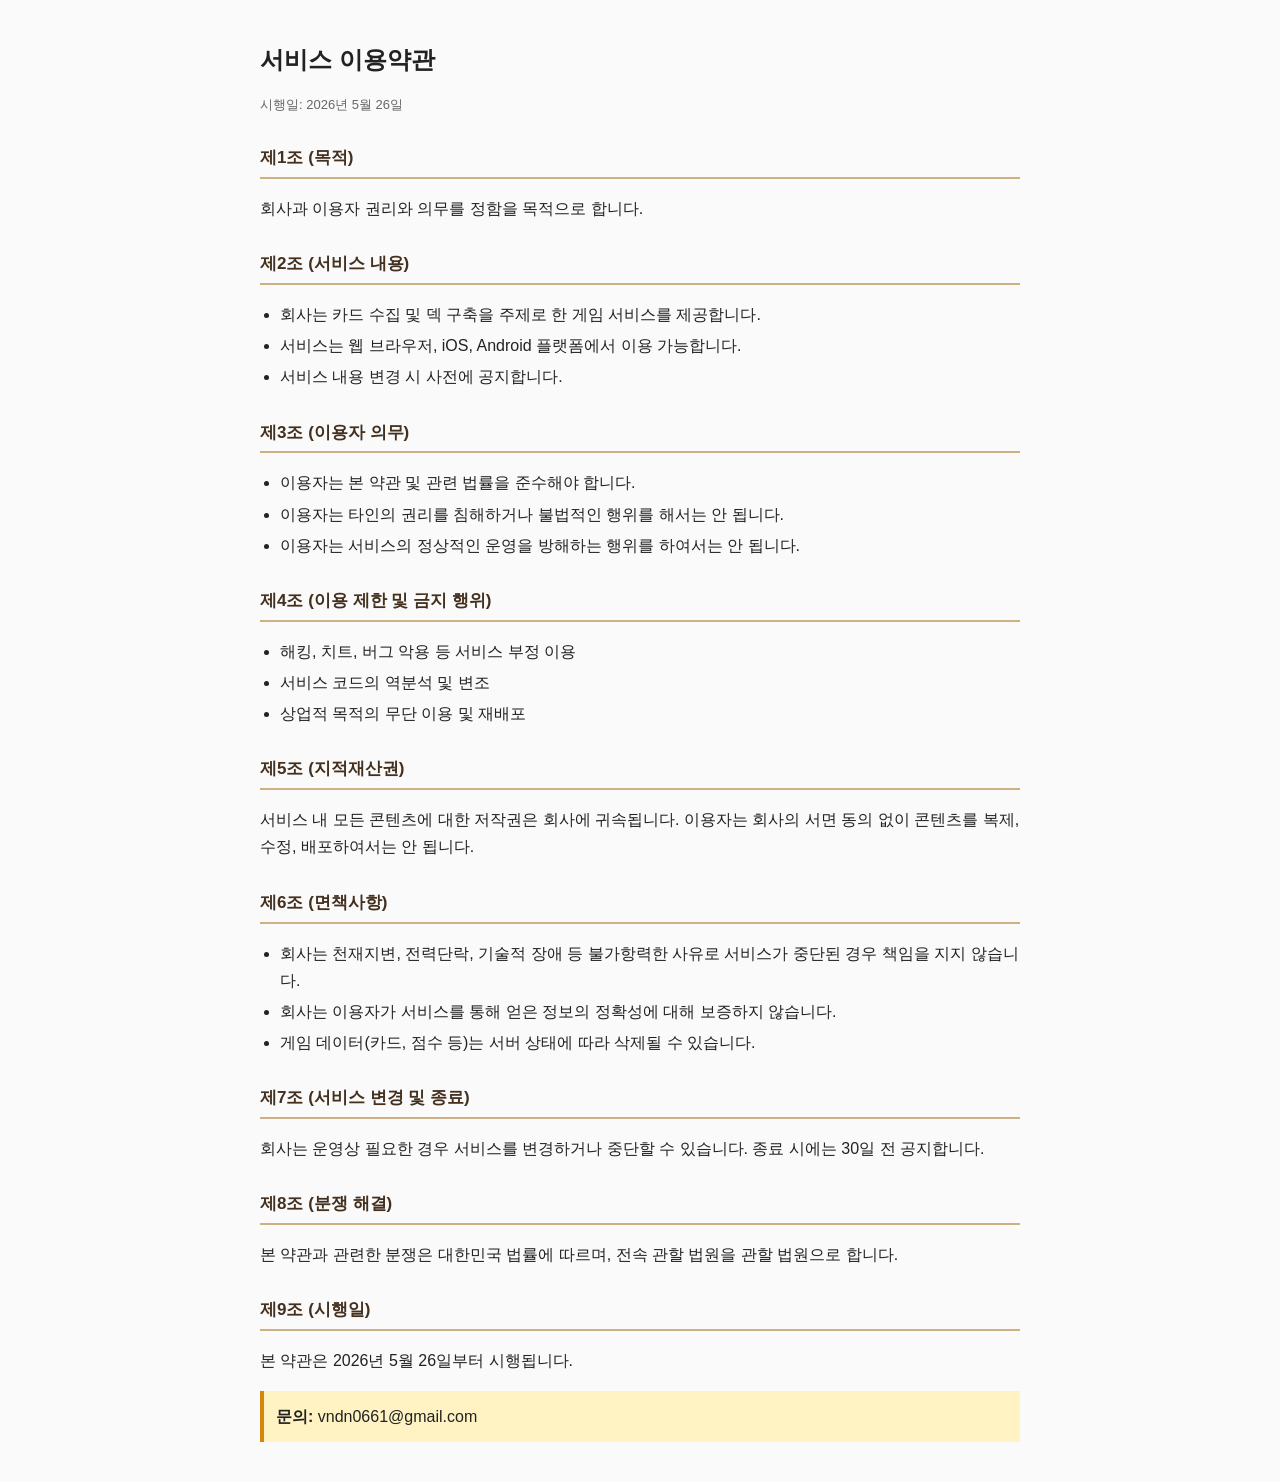
==== terms.html @ 54b259ab "Add terms of service page" ====
<!DOCTYPE html>
<html lang="ko">
<head>
<meta charset="UTF-8">
<meta name="viewport" content="width=device-width, initial-scale=1.0">
<title>서비스 이용약관 &mdash; 몬스터카드샵</title>
<style>
body{font-family:'Apple SD Gothic Neo',sans-serif;max-width:760px;margin:0 auto;padding:24px;line-height:1.7;color:#222;background:#fafafa}
h1{font-size:24px;margin-bottom:8px}
h2{font-size:17px;margin-top:28px;color:#43301f;border-bottom:2px solid #cdb184;padding-bottom:4px}
.meta{color:#666;font-size:13px;margin-bottom:24px}
.contact{background:#fff3c4;padding:12px;border-left:4px solid #d4870a;margin:16px 0}
ul{padding-left:20px} li{margin:4px 0}
</style>
</head>
<body>
<h1>서비스 이용약관</h1>
<p class="meta">시행일: 2026년 5월 26일</p>

<h2>제1조 (목적)</h2>
<p>회사과 이용자 권리와 의무를 정함을 목적으로 합니다.</p>

<h2>제2조 (서비스 내용)</h2>
<ul>
<li>회사는 카드 수집 및 덱 구축을 주제로 한 게임 서비스를 제공합니다.</li>
<li>서비스는 웹 브라우저, iOS, Android 플랫폼에서 이용 가능합니다.</li>
<li>서비스 내용 변경 시 사전에 공지합니다.</li>
</ul>

<h2>제3조 (이용자 의무)</h2>
<ul>
<li>이용자는 본 약관 및 관련 법률을 준수해야 합니다.</li>
<li>이용자는 타인의 권리를 침해하거나 불법적인 행위를 해서는 안 됩니다.</li>
<li>이용자는 서비스의 정상적인 운영을 방해하는 행위를 하여서는 안 됩니다.</li>
</ul>

<h2>제4조 (이용 제한 및 금지 행위)</h2>
<ul>
<li>해킹, 치트, 버그 악용 등 서비스 부정 이용</li>
<li>서비스 코드의 역분석 및 변조</li>
<li>상업적 목적의 무단 이용 및 재배포</li>
</ul>

<h2>제5조 (지적재산권)</h2>
<p>서비스 내 모든 콘텐츠에 대한 저작권은 회사에 귀속됩니다. 이용자는 회사의 서면 동의 없이 콘텐츠를 복제, 수정, 배포하여서는 안 됩니다.</p>

<h2>제6조 (면책사항)</h2>
<ul>
<li>회사는 천재지변, 전력단락, 기술적 장애 등 불가항력한 사유로 서비스가 중단된 경우 책임을 지지 않습니다.</li>
<li>회사는 이용자가 서비스를 통해 얻은 정보의 정확성에 대해 보증하지 않습니다.</li>
<li>게임 데이터(카드, 점수 등)는 서버 상태에 따라 삭제될 수 있습니다.</li>
</ul>

<h2>제7조 (서비스 변경 및 종료)</h2>
<p>회사는 운영상 필요한 경우 서비스를 변경하거나 중단할 수 있습니다. 종료 시에는 30일 전 공지합니다.</p>

<h2>제8조 (분쟁 해결)</h2>
<p>본 약관과 관련한 분쟁은 대한민국 법률에 따르며, 전속 관할 법원을 관할 법원으로 합니다.</p>

<h2>제9조 (시행일)</h2>
<p>본 약관은 2026년 5월 26일부터 시행됩니다.</p>

<div class="contact">
<strong>문의:</strong> vndn0661@gmail.com
</div>
</body>
</html>
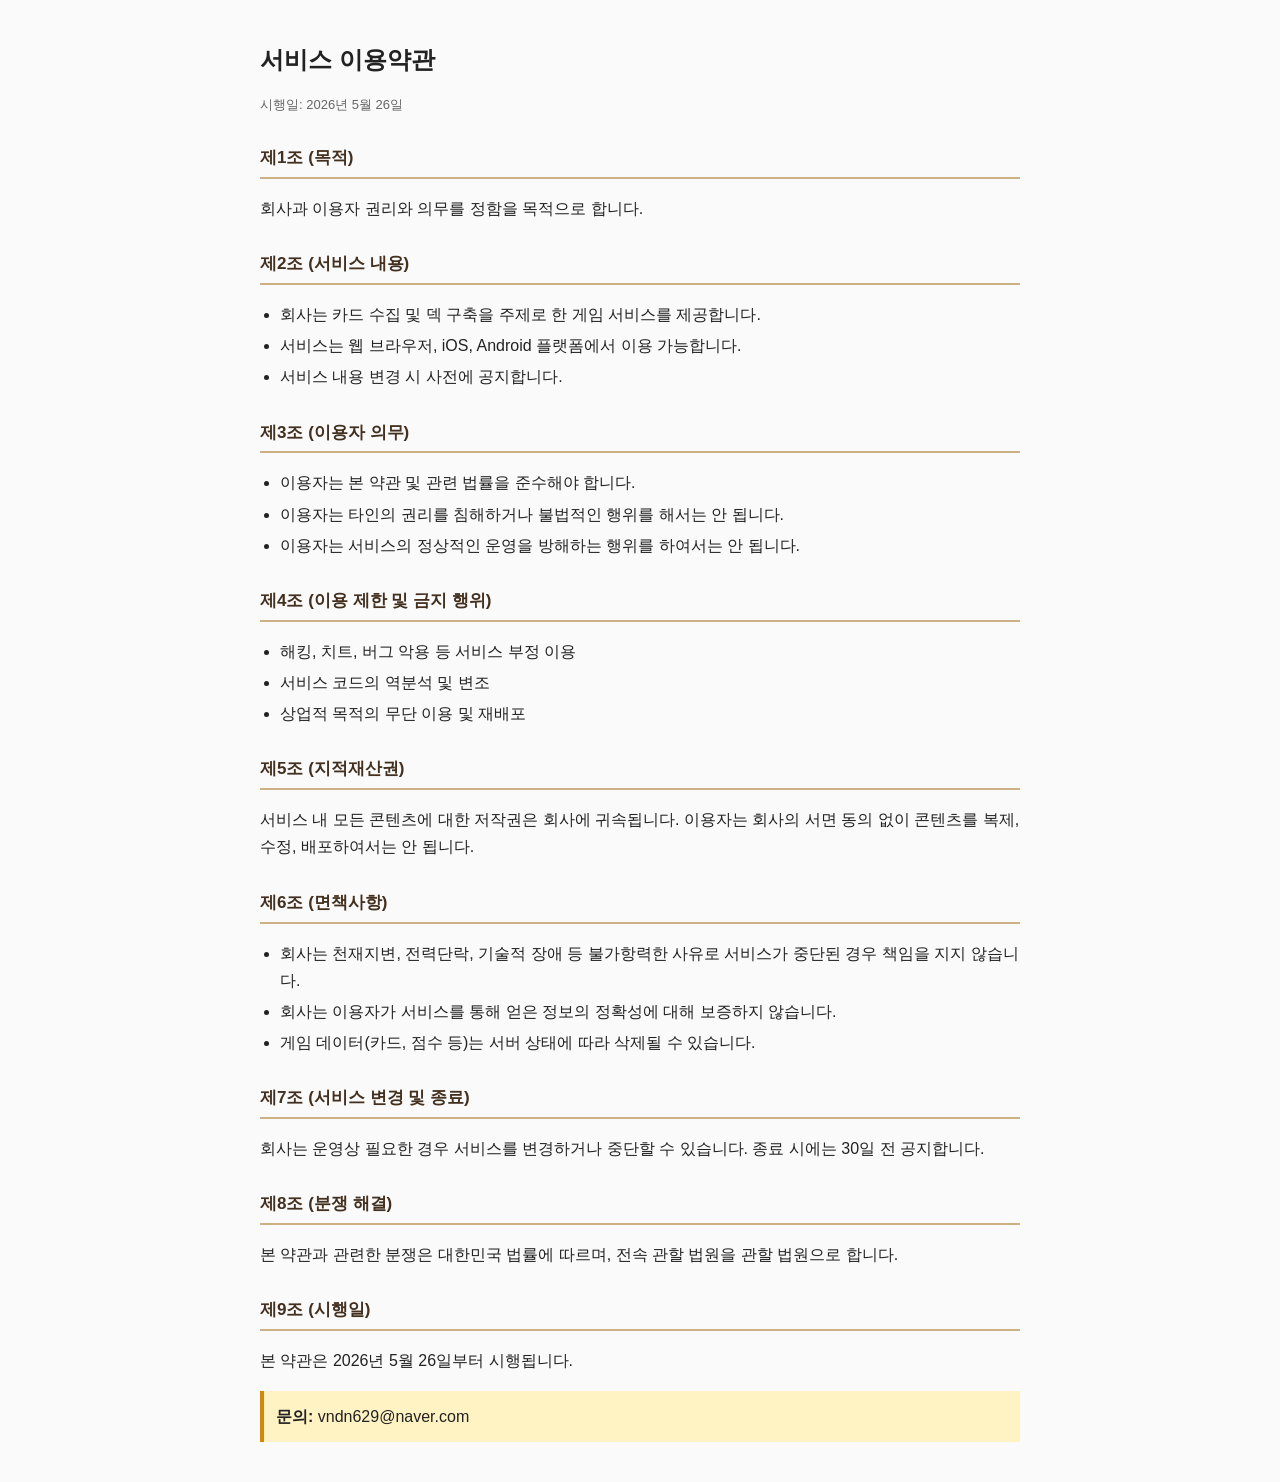
==== commit 22861246: "Update contact email in terms of service" ====
--- a/terms.html
+++ b/terms.html
@@ -61,7 +61,7 @@
 <p>본 약관은 2026년 5월 26일부터 시행됩니다.</p>
 
 <div class="contact">
-<strong>문의:</strong> vndn0661@gmail.com
+<strong>문의:</strong> vndn629@naver.com
 </div>
 </body>
 </html>
